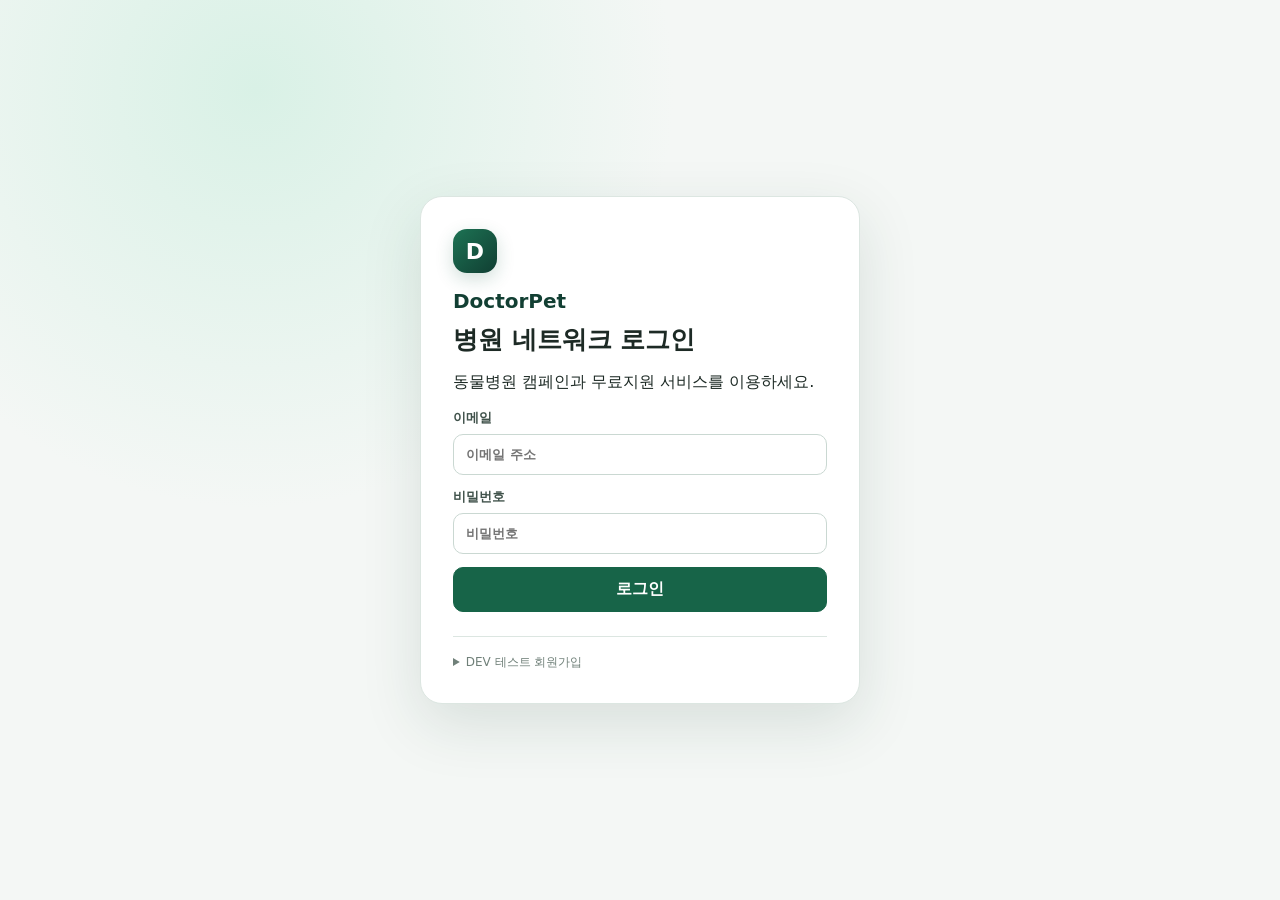
==== index.html @ bc5906c0 "feat(ux7-4): guardian service hub and scoped pet/campaign UX Reuse Runtime v22 and Canonical. Add Gu" ====
<!doctype html>
<html lang="ko">
<head>
  <meta charset="utf-8">
  <meta name="viewport" content="width=device-width,initial-scale=1">
  <meta name="robots" content="noindex,nofollow">
  <title>DoctorPet V1 DEV</title>
  <link rel="stylesheet" href="./style.css?v=95caa06b6211">
</head>
<body>
  <div id="app"></div>
  <script type="module" src="./app.js?v=6a43ea27de8f"></script>
</body>
</html>
---- style.css ----
:root{font-family:Inter,Pretendard,"Noto Sans KR",system-ui,sans-serif;color:#1d2a25;background:#f4f7f5;--green:#176448;--deep:#123f33;--mint:#e4f5ed;--line:#dce6e1;--muted:#708079;--red:#a83a3a;--shadow:0 8px 30px rgba(21,61,47,.07)}*{box-sizing:border-box}html,body{margin:0;min-width:320px;overflow-x:hidden}body{background:#f4f7f5}button,input,select,textarea{font:inherit}button{cursor:pointer}.shell{min-height:100vh}.top{height:68px;background:#fff;border-bottom:1px solid var(--line);padding:0 28px;display:flex;align-items:center;justify-content:space-between;position:sticky;top:0;z-index:20}.top-brand,.profile-chip,.campaign-top,.section-head,.filter-row,.card-actions,.chip-row{display:flex;align-items:center}.top-brand{gap:10px}.brand{font-size:20px;font-weight:850;color:var(--deep)}.logo-mark{width:44px;height:44px;border-radius:14px;background:linear-gradient(135deg,#1d7354,#103e32);color:#fff;display:grid;place-items:center;font-weight:900;font-size:22px;box-shadow:0 6px 18px #185f4733}.logo-mark.small{width:34px;height:34px;border-radius:10px;font-size:17px}.dev-tag{font-size:10px;font-weight:800;letter-spacing:.08em;color:#267457;background:#e8f7ef;border-radius:99px;padding:5px 8px}.profile-chip{gap:9px;color:#40524b;font-size:13px}.layout{display:grid;grid-template-columns:228px minmax(0,1fr);max-width:1500px;margin:auto}.nav{min-height:calc(100vh - 68px);background:#fff;border-right:1px solid var(--line);padding:24px 14px;position:sticky;top:68px;height:calc(100vh - 68px)}.nav button{width:100%;display:flex;align-items:center;gap:12px;border:0;background:transparent;color:#43564f;padding:13px 14px;border-radius:11px;margin:3px 0;text-align:left;font-weight:650}.nav button span{width:24px;text-align:center;font-size:17px;color:#668078}.nav button:hover,.nav button.active{background:var(--mint);color:var(--green)}.nav button.active span{color:var(--green)}.main{padding:32px;max-width:1240px;width:100%;margin:0 auto}.page-head{display:flex;justify-content:space-between;align-items:flex-start;margin-bottom:22px;gap:16px}.page-head h1{font-size:28px;margin:0 0 7px;color:#172720;letter-spacing:-.03em}.page-head p{margin:0;color:var(--muted)}.hospital-hero{background:linear-gradient(130deg,#123f33,#23765a);color:#fff;border-radius:20px;padding:28px 30px;display:flex;align-items:flex-end;justify-content:space-between;gap:20px;box-shadow:0 12px 36px rgba(17,66,51,.18)}.hospital-hero h2{font-size:25px;margin:5px 0 8px}.hospital-hero p{margin:0;color:#dcefe7}.eyebrow{font-size:11px;font-weight:850;letter-spacing:.08em;text-transform:uppercase;color:#52816f}.hospital-hero .eyebrow{color:#a9d9c8}.light-button{border:1px solid #ffffff66;background:#ffffff18;color:#fff;border-radius:10px;padding:11px 15px;font-weight:700}.metrics{display:grid;grid-template-columns:repeat(4,minmax(0,1fr));gap:14px;margin:18px 0}.metric-card{border:1px solid var(--line);background:#fff;border-radius:15px;padding:18px;text-align:left;box-shadow:var(--shadow);min-width:0}.metric-card span{display:block;color:#5e716a;font-size:13px}.metric-card strong{display:block;color:var(--green);font-size:27px;margin:8px 0 3px}.metric-card small{display:block;color:#84928d;white-space:nowrap;overflow:hidden;text-overflow:ellipsis}.section{margin-top:28px}.section-head{justify-content:space-between;gap:12px;margin-bottom:16px}.section-head h2{margin:0;font-size:19px}.section-head>span:not(.badge){font-size:13px;color:var(--muted)}.quick-grid{display:grid;grid-template-columns:repeat(3,1fr);gap:14px}.quick-grid button{border:1px solid var(--line);background:#fff;border-radius:14px;padding:20px;text-align:left;box-shadow:var(--shadow)}.quick-grid b{display:block;font-size:16px;margin-bottom:6px}.quick-grid span{color:var(--muted);font-size:13px}.panel{background:#fff;border:1px solid var(--line);border-radius:16px;padding:22px;box-shadow:var(--shadow);min-width:0}.content-grid{display:grid;grid-template-columns:1fr 1fr;gap:16px}.info-card h3,.campaign-card h3{font-size:19px;margin:7px 0 16px}.info-card dl,.detail-panel dl,.account-panel dl{margin:0;display:grid;grid-template-columns:1fr 1fr;gap:0}.info-card dl div,.detail-panel dl div,.account-panel dl div{border-top:1px solid #edf1ef;padding:13px 4px}.info-card dt,.detail-panel dt,.account-panel dt{font-size:12px;color:var(--muted);margin-bottom:5px}.info-card dd,.detail-panel dd,.account-panel dd{margin:0;font-weight:650}.stack{display:grid;gap:10px}.list-card,.matching-card{width:100%;border:1px solid var(--line);background:#fff;border-radius:12px;padding:14px;display:flex;align-items:center;gap:12px;text-align:left}.list-card:hover,.matching-card:hover{border-color:#7fbba5;background:#fbfefc}.list-card>span:nth-child(2),.support-card>span:first-child,.match-copy{display:flex;flex-direction:column;min-width:0;flex:1}.list-card b,.matching-card b{white-space:nowrap;overflow:hidden;text-overflow:ellipsis}.list-card small,.matching-card small{color:var(--muted);margin-top:5px}.list-card i,.matching-card>strong{font-size:22px;color:#7a8e86;font-style:normal}.list-icon{width:38px;height:38px;border-radius:10px;background:var(--mint);color:var(--green);display:grid;place-items:center;font-weight:850;flex:none}.permissions{margin-top:16px}.chip-row{gap:7px;flex-wrap:wrap}.role-chip,.permission-chip{border-radius:99px;padding:7px 10px;font-size:11px;font-weight:750}.role-chip{background:#1b654b;color:#fff}.permission-chip{background:#edf3f0;color:#496057}.badge{display:inline-flex;align-items:center;width:max-content;padding:5px 8px;border-radius:99px;background:#edf2f0;color:#4d625a;font-size:11px;font-weight:800;white-space:nowrap}.badge-active,.badge-open,.badge-verified,.badge-connected,.badge-completed,.badge-started{background:#e1f5eb;color:#176448}.badge-submitted,.badge-approved{background:#e9f0ff;color:#365b9f}.campaign-grid{display:grid;grid-template-columns:repeat(2,minmax(0,1fr));gap:16px}.campaign-card{background:#fff;border:1px solid var(--line);border-radius:16px;padding:21px;box-shadow:var(--shadow);display:flex;flex-direction:column;min-height:240px}.campaign-top{justify-content:space-between;gap:12px}.campaign-card p{color:#5e7069;line-height:1.65;flex:1}.date-row{display:flex;justify-content:space-between;gap:10px;color:#7d8b86;font-size:12px;border-top:1px solid #edf1ef;padding-top:13px}.card-actions{justify-content:flex-end;gap:10px;margin-top:15px}.application-state{margin-right:auto;color:#176448;font-size:12px;font-weight:800}.filter-row{gap:8px;margin-bottom:16px}.filter{border:1px solid var(--line);background:#fff;border-radius:99px;padding:8px 12px;color:#60716b}.filter.active{background:var(--green);border-color:var(--green);color:#fff}.spacer{flex:1}.primary,.secondary,.danger-button{border-radius:10px;padding:11px 15px;font-weight:750}.primary{border:1px solid var(--green);background:var(--green);color:#fff}.secondary{border:1px solid #9bb9ad;background:#fff;color:var(--green)}.danger-button{border:1px solid #e8c4c4;background:#fff7f7;color:var(--red)}.full-button{width:100%}.detail-panel{max-width:850px}.detail-panel h2{font-size:25px;margin:10px 0}.lead{color:#53675f;line-height:1.8;white-space:pre-wrap}.detail-action{margin-top:20px}.mono{font-family:ui-monospace,monospace;font-size:12px;overflow-wrap:anywhere}.support-layout{grid-template-columns:minmax(0,.85fr) minmax(0,1.15fr)}.form-panel label,.auth-card label{display:block;font-size:13px;font-weight:700;color:#40524b;margin:13px 0}.form-panel input,.form-panel select,.form-panel textarea,.auth-card input,.auth-card select{display:block;width:100%;border:1px solid #cad8d2;border-radius:10px;background:#fff;padding:12px;margin-top:7px;outline:none}.form-panel input:focus,.form-panel select:focus,.form-panel textarea:focus,.auth-card input:focus{border-color:#4d987c;box-shadow:0 0 0 3px #3e98751a}.selected-hospital{display:grid;grid-template-columns:1fr auto;gap:4px 10px;background:#f1f8f4;border-radius:12px;padding:14px;margin-bottom:14px}.selected-hospital span{grid-column:1/-1;color:var(--muted);font-size:11px}.matching-card{display:grid;grid-template-columns:160px minmax(0,1fr) auto 20px}.match-flow{display:flex;align-items:center}.match-flow i{font-size:10px;font-style:normal;background:#dff3e9;color:#176448;border-radius:99px;padding:5px}.match-flow em{width:16px;height:1px;background:#a8bcb4}.match-steps{display:grid;grid-template-columns:repeat(3,1fr);margin:25px 0}.match-steps>div{display:flex;align-items:center;gap:10px;opacity:.45;position:relative}.match-steps>div.done{opacity:1}.match-steps b{width:32px;height:32px;border-radius:99px;background:#dfe9e5;display:grid;place-items:center}.match-steps .done b{background:var(--green);color:#fff}.match-steps span{display:flex;flex-direction:column;font-weight:750}.match-steps small{font-weight:400;color:var(--muted);margin-top:3px}.account-panel{max-width:620px;text-align:center;margin:auto}.avatar{width:72px;height:72px;border-radius:22px;background:var(--mint);color:var(--green);display:grid;place-items:center;font-size:28px;font-weight:850;margin:0 auto 12px}.account-panel>h2{margin:0}.account-panel>p{color:var(--muted)}.account-panel dl{text-align:left;margin:24px 0}.empty{text-align:center;padding:40px 18px;color:#52645d}.empty-icon{width:42px;height:42px;border-radius:99px;background:#edf4f1;color:#739087;display:grid;place-items:center;margin:0 auto 12px}.empty p{color:var(--muted);font-size:13px;margin:7px 0}.notice,.state-panel{border-radius:12px;padding:14px;background:#f1f5f3;color:#40544c}.notice.success{background:#e7f6ee;color:#176448}.notice.error,.state-panel.error{background:#fff0f0;color:#9a3030}.state-panel.deny{background:#fff7e6;color:#795b19}.state-panel strong{display:block;font-size:17px}.state-panel p{margin:7px 0 14px}.loading{min-height:50vh;display:grid;place-items:center;align-content:center;color:var(--muted)}.loading span{width:34px;height:34px;border:3px solid #d6e5df;border-top-color:var(--green);border-radius:99px;animation:spin .8s linear infinite}.loading p{margin:12px}@keyframes spin{to{transform:rotate(360deg)}}.auth-wrap{min-height:100vh;display:grid;place-items:center;padding:24px;background:radial-gradient(circle at 20% 10%,#d9f1e6,transparent 32%),#f4f7f5}.auth-card{width:min(440px,100%);background:#fff;border:1px solid var(--line);border-radius:22px;padding:32px;box-shadow:0 20px 60px #143e3020}.auth-brand{display:inline-block;margin:16px 0 4px}.auth-card h1{font-size:25px;margin:6px 0}.dev-signup{margin-top:24px;border-top:1px solid var(--line);padding-top:17px;color:var(--muted);font-size:12px}.table-wrap{width:100%;overflow:auto;margin-bottom:20px}table{width:100%;border-collapse:collapse;font-size:13px}th,td{text-align:left;padding:10px;border-bottom:1px solid #edf1ef;white-space:nowrap}.activation{text-align:center;max-width:600px;margin:10vh auto}
@media(max-width:900px){.main{padding:24px}.metrics{grid-template-columns:repeat(2,1fr)}.content-grid,.support-layout{grid-template-columns:1fr}.campaign-grid{grid-template-columns:1fr}.matching-card{grid-template-columns:130px minmax(0,1fr) auto 18px}}
@media(max-width:700px){body{padding-bottom:76px}.top{height:58px;padding:0 14px}.profile-chip>span:first-child,.dev-tag{display:none}.layout{display:block}.nav{position:fixed;left:0;right:0;bottom:0;top:auto;height:70px;min-height:0;border:0;border-top:1px solid var(--line);padding:5px 4px;background:#fff;z-index:30;display:grid;grid-template-columns:repeat(6,1fr)}.nav button{margin:0;padding:6px 2px;border-radius:9px;display:flex;flex-direction:column;gap:2px;justify-content:center;text-align:center;font-size:10px;white-space:nowrap}.nav button span{font-size:16px;width:auto}.main{padding:18px 14px}.page-head{margin-bottom:16px;align-items:center}.page-head h1{font-size:22px}.page-head p{font-size:13px}.hospital-hero{padding:21px;display:block}.hospital-hero h2{font-size:21px}.hospital-hero .light-button{margin-top:18px;width:100%}.metrics{gap:9px;margin:12px 0}.metric-card{padding:14px}.metric-card strong{font-size:22px}.quick-grid{grid-template-columns:1fr;gap:9px}.quick-grid button{padding:16px}.panel{padding:17px}.campaign-card{padding:17px;min-height:0}.filter-row{overflow:hidden}.filter-row .muted{display:none}.info-card dl,.detail-panel dl,.account-panel dl{grid-template-columns:1fr}.date-row{flex-direction:column;gap:4px}.matching-card{grid-template-columns:minmax(0,1fr) auto 16px}.match-flow{display:none}.match-steps{grid-template-columns:1fr;gap:13px}.profile-chip{gap:4px}.auth-wrap{padding:12px}.auth-card{padding:23px}.page-head>.secondary{padding:8px 10px;font-size:12px}}
@media(max-width:390px){.metrics{grid-template-columns:1fr 1fr}.metric-card small{font-size:10px}.nav button{font-size:9px}.page-head p{max-width:260px}.campaign-top{align-items:flex-start}}
.metrics.five{grid-template-columns:repeat(5,minmax(0,1fr))}.quick-grid.compact{margin-top:20px}.alert-list{display:grid;gap:8px}.alert-list div{display:flex;gap:10px;align-items:center;background:#fff;border:1px solid var(--line);border-radius:12px;padding:14px;color:#40544c}.alert-list span{color:var(--green);font-size:9px}.slot-row{margin-top:18px;border-top:1px solid #edf1ef;padding-top:16px;display:flex;align-items:center;justify-content:space-between;gap:16px}.slot-row p{margin:5px 0 0;color:var(--muted);font-size:13px}.slot-badge,.slot-card>b{border-radius:99px;background:#edf2f0;color:#52675f;padding:6px 9px;font-size:11px;white-space:nowrap}.space-grid{display:grid;grid-template-columns:repeat(2,minmax(0,1fr));gap:16px;margin-bottom:16px}.slot-card{background:#fff;border:1px dashed #a9bdb5;border-radius:16px;padding:22px}.slot-card>span{font-size:11px;font-weight:800;color:#52816f}.slot-card h2{font-size:19px;margin:8px 0}.slot-card p{color:var(--muted);line-height:1.6;min-height:42px}.more-list{display:grid;gap:10px}.more-list button{width:100%;border:1px solid var(--line);background:#fff;border-radius:13px;padding:17px;display:grid;grid-template-columns:28px 1fr 20px;align-items:center;text-align:left}.more-list i{font-style:normal;color:#789087}@media(min-width:701px){.nav [data-page="more"]{display:none}}@media(max-width:900px){.metrics.five{grid-template-columns:repeat(2,1fr)}}@media(max-width:700px){.nav{grid-template-columns:repeat(5,1fr)}.nav [data-page="hospital"],.nav [data-page="matching"],.nav [data-page="account"]{display:none}.space-grid{grid-template-columns:1fr}}@media(max-width:390px){.metrics.five{grid-template-columns:1fr 1fr}}
.space-summary{display:flex;align-items:center;justify-content:space-between;gap:20px;background:linear-gradient(130deg,#123f33,#23765a);color:#fff;border-radius:20px;padding:25px 28px;box-shadow:0 12px 36px rgba(17,66,51,.18)}.space-summary h2{font-size:23px;margin:6px 0}.space-summary p{margin:0;color:#dcefe7}.space-summary>div:last-child{min-width:88px;text-align:center;border-left:1px solid #ffffff33;padding-left:24px}.space-summary strong{display:block;font-size:30px}.space-summary span{font-size:12px}.space-section{margin-top:27px}.space-section .section-head{align-items:flex-end}.space-section .section-head p{margin:5px 0 0;color:var(--muted);font-size:13px}.space-list{display:grid;grid-template-columns:repeat(3,minmax(0,1fr));gap:12px}.space-card{width:100%;min-width:0;border:1px solid var(--line);background:#fff;border-radius:15px;padding:17px;display:grid;grid-template-columns:42px minmax(0,1fr) auto 12px;gap:12px;align-items:center;text-align:left;box-shadow:var(--shadow)}.space-card.slot{border-style:dashed}.space-card:hover{border-color:#7fbba5;background:#fbfefc}.space-icon{width:42px;height:42px;border-radius:12px;background:var(--mint);color:var(--green);display:grid;place-items:center;font-weight:850}.space-copy{display:flex;flex-direction:column;min-width:0}.space-copy small{font-size:11px;color:#668078}.space-copy b{margin:4px 0;font-size:15px;white-space:nowrap;overflow:hidden;text-overflow:ellipsis}.space-copy em{font-style:normal;color:var(--muted);font-size:12px;line-height:1.4;display:-webkit-box;-webkit-line-clamp:2;-webkit-box-orient:vertical;overflow:hidden}.space-card>i{font-style:normal;font-size:20px;color:#7a8e86}.slot-badge,.now-badge{border-radius:99px;padding:6px 9px;font-size:11px;font-weight:750;white-space:nowrap}.slot-badge{background:#edf2f0;color:#52675f}.now-badge{background:#e1f5eb;color:#176448}.compact-list{grid-template-columns:repeat(2,minmax(0,1fr))}.slot-detail{max-width:820px}.slot-detail h2{font-size:26px;margin:18px 0 8px}.future-list{display:grid;grid-template-columns:repeat(2,minmax(0,1fr));gap:10px;margin:22px 0}.future-list>div{border:1px solid var(--line);background:#f9fbfa;border-radius:12px;padding:14px;display:grid;grid-template-columns:22px 1fr;gap:4px}.future-list>div>span{grid-row:1/3;color:#7f948c}.future-list small{color:var(--muted)}
@media(max-width:1000px){.space-list{grid-template-columns:repeat(2,minmax(0,1fr))}}
@media(max-width:700px){.space-summary{padding:21px;align-items:flex-start}.space-summary h2{font-size:20px}.space-summary>div:last-child{min-width:70px;padding-left:16px}.space-list,.compact-list{grid-template-columns:1fr}.space-card{grid-template-columns:38px minmax(0,1fr) auto 10px;padding:14px;gap:10px}.space-icon{width:38px;height:38px}.future-list{grid-template-columns:1fr}.space-section{margin-top:23px}}
.context-banner{display:flex;align-items:center;justify-content:space-between;gap:16px;background:#fff8e7;border:1px solid #ead39a;border-radius:14px;padding:16px 18px;margin-bottom:16px}.context-banner p{margin:5px 0 0;color:#735f2b;font-size:13px}.group-form{max-width:720px}.group-form .primary{min-width:150px}.referral-grid{display:grid;grid-template-columns:1fr 1fr;gap:14px;margin-bottom:14px}.referral-code>strong{display:block;font-size:28px;letter-spacing:.08em;color:var(--green);margin:14px 0 6px}.referral-code p,.invite-box p{color:var(--muted)}.copy-row{display:flex;gap:8px;margin-top:14px}.copy-row input{min-width:0;flex:1;border:1px solid var(--line);border-radius:10px;background:#f7faf8;padding:11px}.referral-metrics{display:grid;grid-template-columns:1fr 1fr;gap:10px;margin-top:16px}.referral-metrics>div{background:#f2f8f5;border-radius:12px;padding:17px;text-align:center}.referral-metrics strong{display:block;color:var(--green);font-size:27px}.referral-metrics span{font-size:12px;color:var(--muted)}.lineage-panel{margin-top:14px}.lineage-tree{display:grid;gap:7px}.lineage-tree>div{margin-left:calc((var(--level) - 1) * 22px);border-left:2px solid #cde0d8;background:#f8fbf9;border-radius:0 10px 10px 0;padding:11px;display:grid;grid-template-columns:20px 1fr auto;gap:7px}.lineage-tree>div>span{color:#6f8b80}.lineage-tree small{color:var(--muted)}.invite-box{border-top:1px solid var(--line);margin-top:22px;padding-top:20px}.member-list{border-top:1px solid var(--line);margin-top:22px;padding-top:18px}.member-list>div{display:grid;grid-template-columns:36px 1fr auto;align-items:center;gap:10px;padding:9px 0;border-bottom:1px solid #edf1ef}.small-avatar{width:34px;height:34px;border-radius:10px;margin:0;font-size:14px}
@media(max-width:700px){.context-banner{align-items:stretch;flex-direction:column}.context-banner .primary{width:100%}.referral-grid{grid-template-columns:1fr}.copy-row{align-items:stretch}.copy-row input{font-size:11px}.lineage-tree>div{margin-left:calc((var(--level) - 1) * 10px);grid-template-columns:18px 1fr}.lineage-tree small{grid-column:2}.group-form .primary{width:100%}}

/* UX-3 enterprise service surfaces */
.enterprise-hero{background:linear-gradient(135deg,#173f36,#2b745f);color:#fff;border-radius:20px;padding:28px 30px;display:flex;align-items:center;justify-content:space-between;gap:20px}.enterprise-hero.compact{background:linear-gradient(135deg,#244a65,#34788a)}.enterprise-hero h2{margin:6px 0;font-size:28px}.enterprise-hero p{margin:0;color:#d8ece5}.enterprise-hero .eyebrow{color:#aee1d0}.enterprise-hero .status{background:#fff;color:#315b4e}.context-switch{border:1px solid #b8cbc4;background:#fff;color:#315f50;border-radius:999px;padding:7px 11px;font-size:12px;font-weight:700}.service-grid{display:grid;grid-template-columns:repeat(3,minmax(0,1fr));gap:12px}.service-card{border:1px solid var(--line);border-radius:15px;background:#fff;padding:18px;display:flex;flex-direction:column;align-items:flex-start;text-align:left;min-height:144px}.service-card strong{font-size:16px;color:var(--ink)}.service-card p{color:var(--muted);line-height:1.55;margin:8px 0 12px}.service-card span{margin-top:auto;color:var(--green);font-weight:800}.friendly-dl{display:grid;gap:0}.friendly-dl>div{display:grid;grid-template-columns:120px 1fr;gap:16px;padding:13px 0;border-bottom:1px solid #eef2f0}.friendly-dl dt{color:var(--muted)}.friendly-dl dd{margin:0;font-weight:700}.enterprise-members>div{display:grid;grid-template-columns:36px 1fr auto;align-items:center;gap:10px;padding:10px 0}.small-avatar{width:34px;height:34px;font-size:13px}.campaign-stats{display:flex;gap:8px;flex-wrap:wrap;margin-top:14px}.campaign-stats span{background:#f1f6f4;border-radius:999px;padding:6px 9px;font-size:12px;color:#48645a}.campaign-proposal{background:#f6f1e8;border:1px solid #eadcc5;border-radius:15px;padding:18px;margin-top:16px}.campaign-hospitals{display:grid;gap:10px}.campaign-hospitals>div{border:1px solid var(--line);border-radius:12px;padding:14px;display:flex;justify-content:space-between;gap:12px}.enterprise-match-list{display:grid;gap:11px}.enterprise-match-list button{border:1px solid var(--line);background:#fff;border-radius:14px;padding:17px;display:grid;grid-template-columns:minmax(0,1fr) auto 16px;align-items:center;text-align:left;gap:12px}.partnership-status,.status-row{display:flex;gap:8px;flex-wrap:wrap;margin-top:12px}.partnership-status span,.status-row span{background:#edf5f2;color:#315f50;border-radius:999px;padding:7px 10px;font-size:12px}.enterprise-missing{max-width:680px;margin:80px auto;text-align:center}.enterprise-missing p{color:var(--muted)}
@media(max-width:900px){.service-grid{grid-template-columns:repeat(2,minmax(0,1fr))}}
@media(max-width:700px){.enterprise-hero{padding:21px;display:block}.enterprise-hero h2{font-size:21px}.enterprise-hero .light-button{width:100%;margin-top:18px}.service-grid{grid-template-columns:1fr}.friendly-dl>div{grid-template-columns:1fr;gap:5px}.campaign-hospitals>div{display:grid}.enterprise-match-list button{grid-template-columns:minmax(0,1fr) auto}.enterprise-match-list button>span:last-child{display:none}.enterprise-shell .nav [data-page="enterprise"],.enterprise-shell .nav [data-page="matching"]{display:flex}.enterprise-shell .nav [data-page="partnership"],.enterprise-shell .nav [data-page="account"],.enterprise-shell .nav [data-page="more"]{display:none}}

/* UX-4 guardian and pet health surfaces */
.guardian-hero{background:linear-gradient(135deg,#704b76,#a26788);color:#fff;border-radius:20px;padding:28px 30px;display:flex;align-items:center;justify-content:space-between;gap:20px}.guardian-hero.compact{background:linear-gradient(135deg,#496677,#6f8794)}.guardian-hero h2{margin:6px 0;font-size:28px}.guardian-hero p{margin:0;color:#f2e9f1}.guardian-hero .eyebrow{color:#f5d9ed}.pet-switcher{display:flex;gap:8px;align-items:center;font-weight:700}.pet-switcher select{width:auto;min-width:140px}.pet-layout{align-items:start}.pet-list{display:grid;gap:10px}.pet-card{width:100%;display:grid;grid-template-columns:48px minmax(0,1fr) auto 14px;gap:12px;align-items:center;text-align:left;border:1px solid var(--line);background:#fff;border-radius:14px;padding:14px}.pet-card span:nth-child(2){display:grid;gap:3px}.pet-card small,.pet-card em{color:var(--muted);font-style:normal}.pet-avatar{width:46px;height:46px;display:grid;place-items:center;border-radius:50%;background:#f6eaf3;color:#704b76;font-weight:900}.health-timeline{display:grid;gap:0}.health-timeline article{display:grid;grid-template-columns:34px minmax(0,1fr) auto;gap:12px;padding:16px 0;border-bottom:1px solid var(--line)}.health-timeline article>span{width:30px;height:30px;display:grid;place-items:center;border-radius:50%;background:#704b76;color:#fff;font-weight:800}.health-timeline article>div{display:grid;gap:4px}.health-timeline small,.health-timeline p{color:var(--muted);margin:0}.ai-slot{margin-top:18px;background:#faf7fb}.guardian-shell .nav button.active{color:#704b76;background:#f6eaf3}
@media(max-width:700px){.guardian-hero{padding:21px;display:block}.guardian-hero h2{font-size:22px}.guardian-hero .light-button{width:100%;margin-top:16px}.pet-switcher{display:grid;width:100%}.pet-switcher select{width:100%}.pet-card{grid-template-columns:44px minmax(0,1fr) 14px}.pet-card .now-badge{display:none}.health-timeline article{grid-template-columns:30px minmax(0,1fr)}.health-timeline article>.badge{grid-column:2}.guardian-shell .nav [data-page="home"],.guardian-shell .nav [data-page="pets"],.guardian-shell .nav [data-page="health"],.guardian-shell .nav [data-page="campaign"],.guardian-shell .nav [data-page="space"]{display:flex}.guardian-shell .nav [data-page="services"],.guardian-shell .nav [data-page="account"],.guardian-shell .nav [data-page="more"]{display:none}}

/* UX-5 administrator approval and room provisioning */
.admin-shell .nav button.active{background:#eaf0ff;color:#304f94}.approval-list{display:grid;gap:14px}.approval-card{background:#fff;border:1px solid var(--line);border-radius:16px;padding:20px;box-shadow:var(--shadow)}.approval-person{display:grid;grid-template-columns:42px minmax(0,1fr) auto;gap:12px;align-items:center}.approval-person h3,.approval-person p{margin:0}.approval-person p{margin-top:4px;color:var(--muted);font-size:12px}.approval-facts{display:grid;grid-template-columns:repeat(4,minmax(0,1fr));gap:8px;margin:16px 0}.approval-facts span{background:#f6f8f7;border-radius:10px;padding:10px;color:var(--muted);font-size:12px}.approval-facts b{display:block;margin-top:4px;color:var(--ink)}.approval-controls{display:grid;grid-template-columns:minmax(140px,.7fr) minmax(180px,1fr) auto auto;gap:10px;align-items:end;border-top:1px solid var(--line);padding-top:15px}.approval-controls label{font-size:12px;color:var(--muted)}.approval-controls select{display:block;width:100%;margin-top:6px;border:1px solid #cad8d2;border-radius:9px;padding:10px;background:#fff}.approval-result{display:flex;align-items:center;gap:12px;border-top:1px solid var(--line);padding-top:14px}.approval-result span{color:var(--green);font-weight:800}.approval-result .danger-button{margin-left:auto}.admin-issue-list{display:grid;gap:8px}.admin-issue-list>div{display:flex;justify-content:space-between;gap:12px;background:#fff7e6;color:#725817;border-radius:10px;padding:12px}.badge-pre_member,.badge-invited,.badge-verification_pending{background:#fff2d8;color:#76591b}.badge-suspended,.badge-withdrawn,.badge-ended{background:#fff0f0;color:#933434}
@media(max-width:900px){.approval-facts{grid-template-columns:repeat(2,minmax(0,1fr))}.approval-controls{grid-template-columns:1fr 1fr}}
@media(max-width:700px){.admin-shell .nav{grid-template-columns:repeat(5,1fr)}.admin-shell .nav button{display:flex}.approval-card{padding:16px}.approval-facts{grid-template-columns:1fr 1fr}.approval-controls{grid-template-columns:1fr}.approval-controls button{width:100%}.approval-result{align-items:flex-start;flex-direction:column}.approval-result .danger-button{margin:0;width:100%}.admin-issue-list>div{display:grid}}

/* UX-6 structural integration; final design deferred. */
.current-context{max-width:230px;overflow:hidden;text-overflow:ellipsis;white-space:nowrap}.context-switch{max-width:260px}.group-lifecycle{display:flex;gap:10px;flex-wrap:wrap;margin-top:20px}.group-lifecycle select{display:block;width:100%;max-width:280px}.space-copy{min-width:0;overflow-wrap:anywhere}
@media(max-width:700px){.top{height:auto;min-height:58px;align-items:flex-start;padding:12px}.profile-chip{min-width:0;max-width:62%;flex-wrap:wrap;justify-content:flex-end}.profile-chip .current-context{display:none}.context-switch{max-width:100%;min-width:0}.shell .nav{grid-template-columns:repeat(5,minmax(0,1fr))}.shell .nav button{display:none}.shell:not(.admin-shell):not(.enterprise-shell):not(.guardian-shell) .nav [data-page="home"],.shell:not(.admin-shell):not(.enterprise-shell):not(.guardian-shell) .nav [data-page="campaign"],.shell:not(.admin-shell):not(.enterprise-shell):not(.guardian-shell) .nav [data-page="support"],.shell:not(.admin-shell):not(.enterprise-shell):not(.guardian-shell) .nav [data-page="space"],.shell:not(.admin-shell):not(.enterprise-shell):not(.guardian-shell) .nav [data-page="more"]{display:flex}.admin-shell .nav [data-page="admin"],.admin-shell .nav [data-page="members"],.admin-shell .nav [data-page="organizations"],.admin-shell .nav [data-page="operations"],.admin-shell .nav [data-page="space"]{display:flex}.enterprise-shell .nav [data-page="home"],.enterprise-shell .nav [data-page="campaign"],.enterprise-shell .nav [data-page="matching"],.enterprise-shell .nav [data-page="space"],.enterprise-shell .nav [data-page="more"]{display:flex}.guardian-shell .nav [data-page="home"],.guardian-shell .nav [data-page="pets"],.guardian-shell .nav [data-page="health"],.guardian-shell .nav [data-page="campaign"],.guardian-shell .nav [data-page="space"]{display:flex}}

@media(max-width:700px){.enterprise-shell .nav [data-page="enterprise"],.enterprise-shell .nav [data-page="partnership"],.enterprise-shell .nav [data-page="account"],.admin-shell .nav [data-page="account"]{display:none}}

/* UX-7-1: Admin presentation only; other role styles retain the UX-6 baseline. */
.admin-shell{background:#f6f8fa;color:#22323e}.admin-shell .main{padding:32px;max-width:1250px}.admin-shell .top{border-color:#e2e8ec}.admin-shell .top .brand{color:#174d44}.admin-shell .nav{border-color:#e2e8ec;padding:22px 14px}.admin-shell .nav button{font-size:14px;margin:5px 0;color:#52616d}.admin-shell .nav button.active{background:#e9f4f0;color:#176448}.admin-shell .nav button.active span{color:#176448}.admin-shell .panel,.admin-shell .approval-card,.admin-shell .metric-card{border:1px solid #e2e8ec;box-shadow:0 2px 8px #21354704;border-radius:14px}.admin-shell h1{font-size:28px;line-height:1.4}.admin-shell h2{font-size:18px;line-height:1.5;margin:0 0 12px}.admin-shell h3{line-height:1.5}.admin-shell .page-head p{font-size:14px;line-height:1.7;max-width:650px}.admin-shell .panel{padding:24px}.admin-shell .primary,.admin-auth .primary{background:#176448;min-height:44px}.admin-shell button,.admin-shell input,.admin-shell select{min-height:42px}.admin-shell .primary:hover{background:#12523c}.admin-shell .text-button{border:0;background:none;color:#176448;font-size:13px;padding:0 6px;font-weight:700}.admin-summary{display:flex;justify-content:space-between;align-items:center;gap:24px;background:#fff;border:1px solid #e2e8ec;border-left:4px solid #176448;border-radius:14px;padding:24px;margin:24px 0}.admin-summary h2{font-size:21px;margin:7px 0}.admin-summary p{font-size:14px;line-height:1.7;margin:0;color:#677680;max-width:650px}.admin-summary-count{display:grid;gap:6px;flex-shrink:0;text-align:right}.admin-summary-count strong{font-size:38px;line-height:1.2;color:#176448}.admin-summary-count span{font-size:12px;color:#677680}.admin-shell .admin-metrics{grid-template-columns:repeat(3,minmax(0,1fr));gap:14px}.admin-shell .metric-card{padding:20px}.admin-shell .metric-card strong{font-size:28px;color:#253d35;font-variant-numeric:tabular-nums}.admin-shell .metric-card small{white-space:normal;line-height:1.5}.admin-data-note{font-size:12px!important;color:#74818a!important;line-height:1.8!important;margin:14px 0 22px}.admin-home-grid{align-items:start}.admin-campaign-stats{display:grid;grid-template-columns:repeat(3,minmax(0,1fr));gap:10px}.admin-campaign-stats .metric-card{padding:12px;background:#f8fafb;border:0;box-shadow:none}.admin-campaign-stats .metric-card strong{font-size:24px}.admin-campaign-stats .metric-card span{font-size:12px}.admin-campaign-stats .metric-card small{display:none}.admin-key-values{display:grid;gap:0;margin:14px 0 0}.admin-key-values>div{display:flex;justify-content:space-between;gap:16px;padding:12px 0;border-bottom:1px solid #edf0f2}.admin-key-values dt{color:#687681;font-size:14px}.admin-key-values dd{margin:0;font-weight:700}.admin-status-banner{padding:14px;border-radius:9px;display:flex;align-items:center;gap:10px;background:#eff7f3;color:#286345;font-size:14px}.admin-status-banner.attention{background:#fff5e5;color:#876226}.status-dot{width:7px;height:7px;border-radius:50%;background:currentColor}.admin-pending-list>div{display:flex;align-items:center;gap:12px;padding:15px 0;border-bottom:1px solid #edf0f2}.admin-pending-list>div>div:nth-child(2){min-width:0;flex:1}.admin-pending-list small{display:block;color:#74818a;font-size:12px;margin-top:5px;line-height:1.6}.admin-shell .small-avatar{background:#edf4f1;color:#176448;border-radius:12px;width:42px;height:42px;display:grid;place-items:center;flex-shrink:0}.admin-toolbar{display:grid;grid-template-columns:minmax(0,1fr) 180px 160px;gap:14px;background:#fff;border:1px solid #e2e8ec;border-radius:14px;padding:20px;margin-bottom:16px}.admin-toolbar label{font-size:12px;color:#63717d;display:grid;gap:8px;min-width:0}.admin-toolbar input,.admin-toolbar select{width:100%;min-width:0;border:1px solid #d4dde2;border-radius:8px;padding:10px 12px;background:white;color:#253542}.admin-toolbar input:focus,.admin-toolbar select:focus{outline:2px solid #17644833;border-color:#176448}.admin-toolbar:has(#adminOrganizationSearch){grid-template-columns:minmax(0,1fr) 180px}.admin-list-meta{display:flex;justify-content:space-between;gap:18px;padding:8px 2px 16px;font-size:13px}.admin-list-meta span{font-size:12px;color:#74818a;line-height:1.7}.admin-shell .approval-list{gap:12px}.admin-shell .approval-card{padding:22px}.admin-shell .approval-person h3{font-size:16px;margin:0}.admin-shell .approval-person p{overflow-wrap:anywhere;line-height:1.5}.admin-shell .approval-facts{margin:18px 0;grid-template-columns:1fr 1.5fr 1fr 1.3fr;gap:16px}.admin-shell .approval-facts>span{padding:0;background:none;font-size:12px;line-height:1.6}.admin-shell .approval-facts b{color:#344652;font-size:13px;font-weight:650;overflow-wrap:anywhere}.admin-shell .approval-controls{grid-template-columns:minmax(120px,.8fr) minmax(150px,1.2fr) auto auto;gap:12px;border-color:#edf0f2}.admin-shell .approval-controls button{font-size:13px;white-space:normal}.admin-shell .danger-button{color:#a34848;border-color:#eddddd;background:#fff;min-height:42px}.admin-shell .danger-button:hover{background:#fff4f4}.admin-shell .approval-result{font-size:13px;flex-wrap:wrap;border-color:#edf0f2}.admin-shell .approval-result>span:nth-child(2){color:#74818a}.admin-organization-card{display:flex;align-items:flex-start;gap:12px;padding:18px 0;border-bottom:1px solid #edf0f2}.admin-organization-card>div{flex:1;min-width:0}.admin-organization-card h3{font-size:15px;margin:0 0 5px;overflow-wrap:anywhere}.admin-organization-card p,.admin-organization-card small{font-size:12px;line-height:1.7;color:#74818a;margin:0}.admin-entity-symbol{padding:10px;border-radius:9px;background:#eef4f1;color:#176448;font-weight:750;flex-shrink:0}.admin-directory-row{display:flex;justify-content:space-between;align-items:center;gap:18px;border-bottom:1px solid #edf0f2;padding:17px 0}.admin-directory-row>div{min-width:0}.admin-directory-row b{font-size:14px;overflow-wrap:anywhere}.admin-directory-row small{display:block;font-size:12px;color:#74818a;line-height:1.7;margin-top:5px}.admin-operation-item{padding:18px 0;border-bottom:1px solid #edf0f2;overflow-wrap:anywhere}.admin-operation-item>div{display:flex;align-items:center;justify-content:space-between;gap:12px}.admin-operation-item>div>span,.admin-operation-item p{font-size:13px;line-height:1.8;color:#74818a}.admin-operation-item details{font-size:12px;color:#63717d;background:#f8fafb;border-radius:8px;padding:12px}.admin-operation-item summary{cursor:pointer;color:#4b6574}.admin-operation-item dl>div{display:grid;grid-template-columns:90px minmax(0,1fr);gap:12px;padding:6px 0}.admin-operation-item dd{margin:0;overflow-wrap:anywhere}.admin-shell .badge{flex-shrink:0}.admin-shell .empty{padding:32px 18px;background:#fafbfc;border-radius:12px}.admin-shell .empty p{line-height:1.8}.admin-auth .auth-card{border-radius:18px;box-shadow:0 8px 32px #203b2b08}.admin-login-eyebrow{display:block;color:#176448;font-size:12px;font-weight:700;margin-top:22px}.admin-auth h1{font-size:25px}.admin-login-help{font-size:12px;color:#74818a;line-height:1.8;margin:20px 0}.admin-service-link{font-size:13px;color:#176448;text-decoration:none}.admin-shell #adminActionMessage:empty{display:none}.admin-shell .notice{margin-bottom:18px;line-height:1.7}
@media(max-width:700px){.admin-shell .main{padding:22px 16px 105px}.admin-shell .page-head{flex-direction:column;gap:15px}.admin-shell .page-head h1{font-size:24px}.admin-shell .page-head>button{width:100%}.admin-shell .page-head p{font-size:13px}.admin-shell .panel{padding:18px}.admin-shell .admin-metrics{grid-template-columns:repeat(2,minmax(0,1fr));gap:10px}.admin-shell .metric-card{padding:15px}.admin-shell .metric-card strong{font-size:25px}.admin-summary{padding:18px;margin:18px 0;align-items:flex-start;gap:15px}.admin-summary h2{font-size:18px}.admin-summary p{font-size:12px}.admin-summary-count strong{font-size:30px}.admin-summary-count span{font-size:11px;max-width:78px;line-height:1.7}.admin-summary-count{padding-top:20px}.admin-toolbar,.admin-toolbar:has(#adminOrganizationSearch){grid-template-columns:1fr 1fr;padding:16px;gap:12px}.admin-search{grid-column:1/-1}.admin-list-meta{flex-direction:column;gap:5px}.admin-shell .approval-card{padding:17px}.admin-shell .approval-person{grid-template-columns:36px minmax(0,1fr) auto;gap:10px}.admin-shell .small-avatar{width:36px;height:36px}.admin-shell .approval-facts{grid-template-columns:1fr 1fr;gap:16px}.admin-shell .approval-controls{grid-template-columns:1fr 1fr;gap:12px}.admin-shell .approval-controls label{grid-column:1/-1}.admin-shell .approval-controls button{width:100%;padding:10px;min-height:46px}.admin-shell .approval-result{align-items:flex-start;gap:12px}.admin-shell .approval-result .danger-button{width:100%;margin:0}.admin-organization-card{flex-wrap:wrap}.admin-organization-card .badge{margin-left:46px}.admin-campaign-stats{gap:6px}.admin-campaign-stats .metric-card{padding:10px 6px}.admin-campaign-stats .metric-card strong{font-size:23px}.admin-shell .admin-operation-metrics{grid-template-columns:1fr}.admin-directory-row{gap:10px}.admin-directory-row .badge{font-size:10px}.admin-shell .nav{padding:7px 4px 10px;background:#fff;border-top:1px solid #e2e8ec;height:auto;min-height:64px}.admin-shell .nav button{font-size:10px;min-height:45px;margin:0;gap:3px;padding:5px 2px}.admin-shell .nav button span{font-size:16px}.admin-shell .profile-chip{font-size:11px;max-width:65%}.admin-shell .context-switch{font-size:11px}.admin-auth .auth-card{padding:28px 22px}.admin-operation-item>div{align-items:flex-start}.admin-pending-list .badge{font-size:10px}}

/* UX-7-1 final usability patch: existing admin design. */
.admin-entity-detail{border-bottom:1px solid #edf0f2;min-width:0}.admin-entity-detail>summary{cursor:pointer;list-style:none;position:relative;padding-right:24px}.admin-entity-detail>summary::-webkit-details-marker{display:none}.admin-entity-detail>summary:after{content:"＋";position:absolute;right:0;top:22px;color:#176448}.admin-entity-detail[open]>summary:after{content:"−"}.admin-entity-detail>summary:focus-visible{outline:2px solid #176448}.admin-entity-detail .admin-organization-card,.admin-entity-detail .admin-directory-row{border-bottom:0}.admin-entity-detail>.admin-key-values{padding:0 8px 12px}.admin-entity-detail dd{overflow-wrap:anywhere;text-align:right;min-width:0}.admin-result-links{display:flex;gap:12px;flex-wrap:wrap}.admin-approval-complete{margin-bottom:18px}.admin-approval-complete h2{color:#176448}.admin-toolbar:has(#adminOrganizationSearch){grid-template-columns:minmax(0,1fr) 140px 160px}
@media(max-width:700px){.admin-toolbar:has(#adminOrganizationSearch){grid-template-columns:1fr 1fr}.admin-result-links button{width:100%}.admin-entity-detail .admin-key-values>div{align-items:flex-start;gap:16px}.admin-entity-detail .admin-key-values dd{max-width:65%}}

.admin-approval-complete .admin-key-values dt{flex-shrink:0;min-width:90px}.admin-approval-complete .admin-key-values dd{overflow-wrap:anywhere}
/* UX-7-2: Hospital service presentation only. */
.hospital-shell{--green:#176448;--dark:#153c30}.hospital-shell .main{padding:32px 36px 80px}.hospital-shell .page-head h1{font-size:28px;line-height:1.4;overflow-wrap:anywhere}.hospital-shell .page-head p{line-height:1.8;color:#74818a}.hospital-shell .hospital-hero{background:#176448;border-radius:16px;padding:28px}.hospital-shell .hospital-hero>div{min-width:0}.hospital-shell .hospital-hero h2{overflow-wrap:anywhere;line-height:1.5}.hospital-shell .hospital-hero p{line-height:1.8}.hospital-shell .panel,.hospital-shell .campaign-card,.hospital-shell .service-card{border-color:#e2e8ec;box-shadow:none}.hospital-shell .section{margin-top:28px}.hospital-shell .section h2{font-size:19px}.hospital-shell .service-card h3,.hospital-shell .campaign-card h3,.hospital-shell .detail-panel h2{overflow-wrap:anywhere;line-height:1.6}.hospital-shell .service-card p{line-height:1.8;min-height:64px}.hospital-shell .service-card .secondary{margin-top:auto}.hospital-shell .quick-grid button{border-color:#e2e8ec;min-width:0}.hospital-shell .quick-grid b{overflow-wrap:anywhere;line-height:1.6}.hospital-shell .profile-chip{min-width:0;max-width:65%}.hospital-shell .profile-chip>span{overflow:hidden;text-overflow:ellipsis;white-space:nowrap;max-width:180px}.hospital-shell .context-switch{max-width:260px;min-width:0}.hospital-data-note{color:#74818a;font-size:12px;line-height:1.8;margin:12px 0 18px}.hospital-category-grid{display:grid;grid-template-columns:repeat(3,minmax(0,1fr));gap:14px;margin:22px 0}.hospital-category-grid>div{border:1px solid #e2e8ec;background:#f8faf9;border-radius:10px;padding:18px;min-width:0}.hospital-category-grid b{display:block;font-size:14px;overflow-wrap:anywhere}.hospital-category-grid small{display:block;color:#74818a;font-size:12px;margin-top:10px}.hospital-ready .notice{line-height:1.8}.hospital-process{display:grid;grid-template-columns:repeat(4,minmax(0,1fr));gap:10px;margin:16px 0 24px}.hospital-process span{background:#eff7f3;border:1px solid #deeee6;color:#176448;padding:15px 10px;text-align:center;border-radius:9px;font-size:13px;font-weight:700;overflow-wrap:anywhere}.hospital-share-actions{display:flex;gap:12px;flex-wrap:wrap}.hospital-share-actions a{text-decoration:none;display:inline-flex;align-items:center;justify-content:center}.hospital-shell .matching-card,.hospital-shell .list-card{min-width:0}.hospital-shell .match-copy,.hospital-shell .list-card>span{min-width:0}.hospital-shell .list-card b,.hospital-shell .list-card small,.hospital-shell .match-copy b,.hospital-shell .match-copy small{overflow-wrap:anywhere;white-space:normal}.hospital-shell .detail-panel dl>div{min-width:0}.hospital-shell .detail-panel dd{overflow-wrap:anywhere}.hospital-shell .filter-row{flex-wrap:wrap;overflow:visible}.hospital-shell .hospital-ready{margin-top:18px}.hospital-shell .selected-hospital{flex-wrap:wrap}.hospital-shell .selected-hospital b{overflow-wrap:anywhere;min-width:0}.hospital-shell .nav [data-page="more"]{display:flex}.hospital-shell .main button:focus-visible,.hospital-shell .main a:focus-visible{outline:2px solid #176448;outline-offset:3px}
@media(max-width:900px){.hospital-shell .main{padding:26px}.hospital-category-grid{grid-template-columns:repeat(2,minmax(0,1fr))}}
@media(max-width:700px){.hospital-shell .main{padding:22px 16px 110px}.hospital-shell .page-head{align-items:flex-start;flex-direction:column;gap:12px}.hospital-shell .page-head h1{font-size:23px}.hospital-shell .page-head p{max-width:none}.hospital-shell .page-head>.secondary{width:100%;min-height:44px}.hospital-shell .hospital-hero{padding:20px}.hospital-shell .hospital-hero h2{font-size:21px}.hospital-shell .metrics.five{grid-template-columns:repeat(2,minmax(0,1fr))}.hospital-shell .metric-card{min-width:0;padding:15px}.hospital-shell .metric-card small{white-space:normal;line-height:1.6}.hospital-shell .metric-card span{overflow-wrap:anywhere}.hospital-shell .profile-chip{max-width:58%;font-size:11px}.hospital-shell .profile-chip>span{max-width:120px}.hospital-shell .context-switch{width:100%;max-width:100%;font-size:11px}.hospital-shell .top-brand{flex-shrink:0}.hospital-shell .brand{font-size:20px}.hospital-shell .nav{padding:7px 4px 10px;height:auto;min-height:64px}.hospital-shell .nav button{min-height:45px;font-size:10px;margin:0;gap:3px;padding:5px 2px}.hospital-shell .nav [data-page="hospital"],.hospital-shell .nav [data-page="matching"],.hospital-shell .nav [data-page="account"]{display:none}.hospital-category-grid{grid-template-columns:1fr 1fr;gap:10px}.hospital-category-grid>div{padding:15px 12px}.hospital-process{grid-template-columns:1fr 1fr}.hospital-share-actions>*{width:100%;min-height:44px}.hospital-shell .service-card p{min-height:0}.hospital-shell .friendly-dl>div{grid-template-columns:1fr}.hospital-shell .copy-row{flex-wrap:wrap}.hospital-shell .copy-row input{width:100%;flex-basis:100%}.hospital-shell .copy-row button{width:100%;min-height:44px}.hospital-shell .list-card{flex-wrap:wrap}.hospital-shell .lineage-tree b{overflow-wrap:anywhere}.hospital-shell .more-list b{overflow-wrap:anywhere}}

/* UX-7-3: scoped veterinarian presentation. */
.vet-shell{--vet-green:#165f48}.vet-shell .main{padding-bottom:110px}.vet-shell .dev-tag{display:none}.vet-shell .top{height:auto;min-height:72px}.vet-shell .profile-chip{min-width:0;flex-wrap:wrap}.vet-shell .context-switch{min-width:0;max-width:260px;text-overflow:ellipsis}.vet-shell .current-context{overflow-wrap:anywhere;max-width:260px}.vet-shell h1,.vet-shell h2,.vet-shell h3,.vet-shell p,.vet-shell b,.vet-shell dd{overflow-wrap:anywhere}.vet-shell button,.vet-shell a{white-space:normal;min-width:0;overflow-wrap:anywhere}.vet-profile{border-top:4px solid var(--vet-green)}.vet-profile h2{margin:12px 0}.vet-profile-status{display:flex;gap:8px;align-items:center;flex-wrap:wrap;margin:10px 0}.vet-data-note{font-size:12px;line-height:1.7;color:#6e7e76;margin:12px 0}.vet-metrics{display:grid;grid-template-columns:repeat(3,minmax(0,1fr));gap:12px;margin-top:16px}.vet-metrics button{background:white;border:1px solid #e0ebe5;border-radius:16px;text-align:left;padding:18px;color:var(--vet-green)}.vet-metrics strong{display:block;font-size:28px}.vet-metrics span{font-size:13px}.vet-category-grid{display:grid;grid-template-columns:repeat(3,minmax(0,1fr));gap:12px;margin:20px 0}.vet-category-grid>div{padding:18px;border:1px solid #e0ebe5;border-radius:12px}.vet-category-grid small{display:block;color:#6e7e76;font-size:12px;margin-top:8px}.vet-category-actions{display:flex;flex-wrap:wrap;gap:8px;margin:16px 0}.vet-affiliations{display:grid;gap:16px}.vet-shell .service-card{min-width:0}.vet-shell .service-card .secondary{margin-top:auto}.vet-shell button:focus-visible{outline:3px solid #78ab92;outline-offset:3px}
@media(max-width:700px){.vet-shell .main{padding-bottom:110px}.vet-shell .top{padding:12px;gap:8px;align-items:flex-start}.vet-shell .profile-chip{justify-content:flex-end;max-width:65%;gap:6px}.vet-shell .profile-chip>span{font-size:11px}.vet-shell .context-switch{max-width:100%;width:180px}.vet-shell .current-context{display:none}.vet-shell .nav{grid-template-columns:repeat(5,minmax(0,1fr))}.vet-shell .nav button:nth-child(n+6){display:none}.vet-shell .nav [data-page="vetAffiliations"],.vet-shell .nav [data-page="account"]{display:none}.vet-category-grid{grid-template-columns:1fr}.vet-metrics{gap:8px}.vet-metrics button{padding:12px}.vet-metrics strong{font-size:24px}.vet-shell .referral-metrics{flex-wrap:wrap}.vet-shell .lineage-tree>div{margin-left:min(calc(var(--level)*12px),60px)}.vet-shell .quick-grid{grid-template-columns:1fr}.vet-shell .service-grid{grid-template-columns:1fr}}
.vet-shell .nav [data-page="more"]{display:flex}
@media(max-width:700px){.vet-shell .nav [data-page="vetNetwork"]{display:flex}}

/* UX-7-4 guardian-only additive presentation */
.guardian-shell .service-grid{margin-top:18px}.guardian-shell .service-card{min-width:0;overflow-wrap:anywhere}.guardian-shell .guardian-note{color:var(--muted);font-size:13px;line-height:1.7}.guardian-shell .guardian-categories{display:grid;grid-template-columns:repeat(2,minmax(0,1fr));gap:10px;margin:18px 0}.guardian-categories>div{padding:14px;border:1px solid var(--line);border-radius:12px}.guardian-shell h1,.guardian-shell h2,.guardian-shell h3,.guardian-shell dd,.guardian-shell .current-context{overflow-wrap:anywhere}.guardian-shell .service-card button{margin-top:auto}.guardian-shell .service-card{display:flex;flex-direction:column;align-items:flex-start;gap:8px}.guardian-shell .filter-row{flex-wrap:wrap}.guardian-shell .more-list{margin-top:18px}
@media(max-width:700px){.guardian-shell .service-grid{grid-template-columns:1fr}.guardian-shell .guardian-categories{grid-template-columns:1fr}.guardian-shell .filter-row{gap:8px}.guardian-shell .pet-card{overflow-wrap:anywhere}.guardian-shell .main{min-width:0}}

@media(max-width:700px){.guardian-shell .main{padding-bottom:110px}.guardian-shell main button{scroll-margin-top:150px;scroll-margin-bottom:100px}}

.guardian-shell .pet-switcher select{font:inherit;border:1px solid var(--line);border-radius:10px;padding:10px;background:#fff;max-width:100%}
@media(max-width:700px){.guardian-shell .page-head{display:flex;flex-direction:column;align-items:stretch;gap:16px}.guardian-shell .page-head h1{font-size:24px}.guardian-shell .pet-switcher{display:grid;gap:8px}.guardian-shell .pet-switcher select{min-width:0;width:100%}}
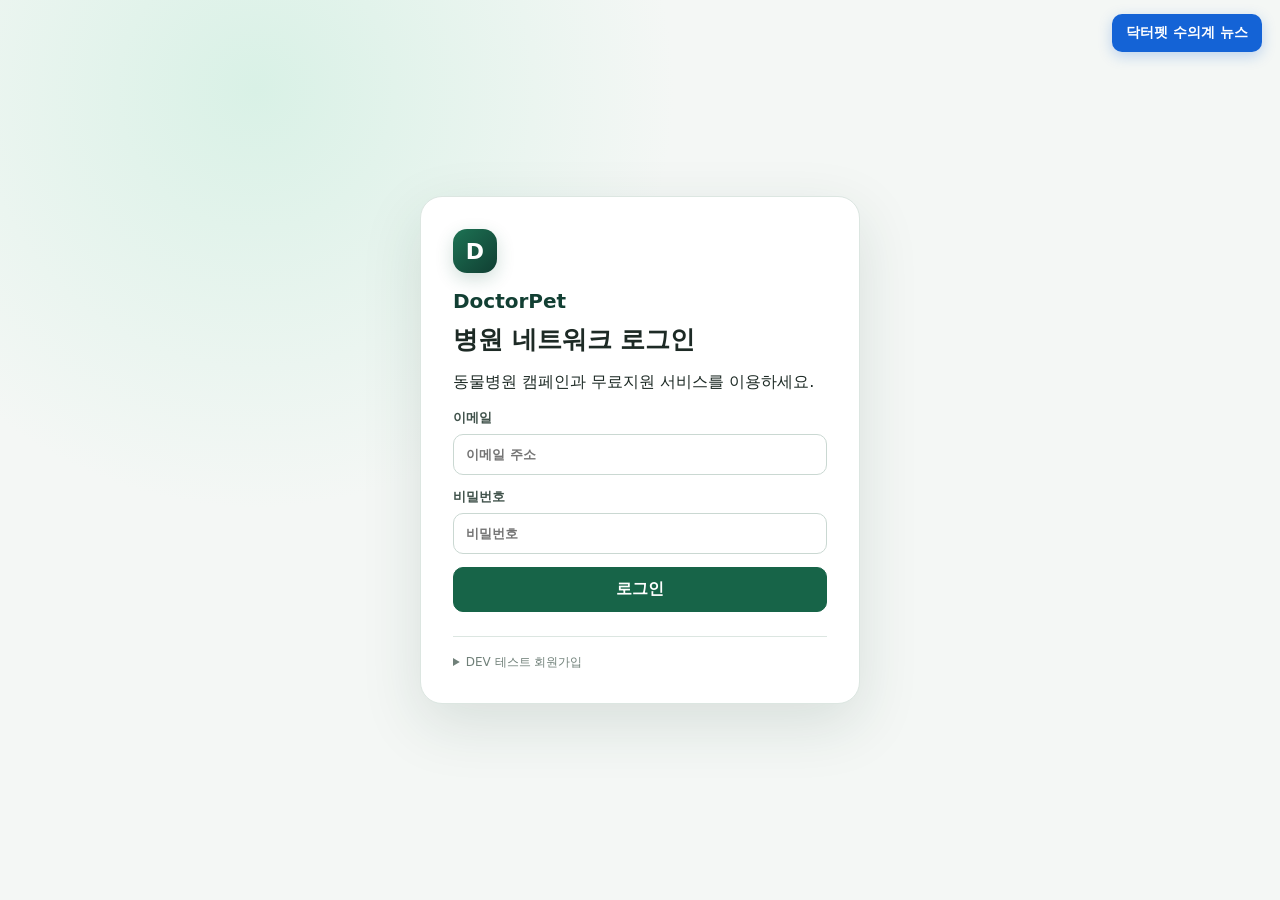
==== commit 291c5c65: "Add veterinary news launch entry to DEV homepage" ====
--- a/index.html
+++ b/index.html
@@ -1,14 +1 @@
-<!doctype html>
-<html lang="ko">
-<head>
-  <meta charset="utf-8">
-  <meta name="viewport" content="width=device-width,initial-scale=1">
-  <meta name="robots" content="noindex,nofollow">
-  <title>DoctorPet V1 DEV</title>
-  <link rel="stylesheet" href="./style.css?v=95caa06b6211">
-</head>
-<body>
-  <div id="app"></div>
-  <script type="module" src="./app.js?v=6a43ea27de8f"></script>
-</body>
-</html>
+<!doctype html><html lang="ko"><head><meta charset="utf-8"><meta name="viewport" content="width=device-width,initial-scale=1"><title>DoctorPet</title><link rel="stylesheet" href="./style.css?v=74076cf2ed22"><link rel="stylesheet" href="./admin-onboarding.css?v=ux84"></head><body><a href="./vet-news/" style="position:fixed;right:18px;top:14px;z-index:9999;background:#1463d6;color:#fff;text-decoration:none;font:700 14px system-ui,-apple-system,'Noto Sans KR',sans-serif;padding:10px 14px;border-radius:10px;box-shadow:0 4px 14px rgba(20,99,214,.25)">닥터펫 수의계 뉴스</a><div id="app"></div><script type="module" src="./app.js?v=edb513c7f2dd"></script><script type="module" src="./admin-onboarding.js?v=ux84-replay"></script></body></html>
--- a/style.css
+++ b/style.css
@@ -57,3 +57,16 @@
 
 .guardian-shell .pet-switcher select{font:inherit;border:1px solid var(--line);border-radius:10px;padding:10px;background:#fff;max-width:100%}
 @media(max-width:700px){.guardian-shell .page-head{display:flex;flex-direction:column;align-items:stretch;gap:16px}.guardian-shell .page-head h1{font-size:24px}.guardian-shell .pet-switcher{display:grid;gap:8px}.guardian-shell .pet-switcher select{min-width:0;width:100%}}
+.guardian-shell .guardian-priority-grid{display:grid;grid-template-columns:repeat(3,minmax(0,1fr));gap:14px;margin-top:18px}.guardian-shell .guardian-status-grid{display:grid;grid-template-columns:repeat(2,minmax(0,1fr));gap:16px;margin-top:18px}.guardian-shell .guardian-status-grid h2{font-size:17px}.guardian-shell .guardian-status-grid p{color:var(--muted);line-height:1.6}.guardian-shell .guardian-check-grid{display:grid;grid-template-columns:repeat(2,minmax(0,1fr));gap:14px}.guardian-shell .guardian-composer form{display:grid;gap:16px}.guardian-shell form label{display:grid;gap:8px}.guardian-shell form textarea{width:100%;min-width:0;resize:vertical;border:1px solid var(--line);border-radius:10px;padding:12px}.guardian-shell input[type=file]{max-width:100%;font-size:13px}.guardian-shell .guardian-prepared-notice p{margin:8px 0 0;line-height:1.7}.guardian-shell button:disabled{cursor:not-allowed;opacity:.58}.guardian-shell .guardian-categories small{display:block;margin-top:6px;color:var(--muted);font-size:12px}.guardian-shell .guardian-comparison{overflow-x:auto}.guardian-shell .guardian-comparison table{width:100%;border-collapse:collapse;font-size:14px}.guardian-shell .guardian-comparison td,.guardian-shell .guardian-comparison th{padding:12px 8px;text-align:left;border-bottom:1px solid var(--line);vertical-align:top;overflow-wrap:anywhere}.guardian-shell .panel.section>.secondary{margin:8px 8px 0 0}.guardian-shell .health-timeline article>div{min-width:0;overflow-wrap:anywhere}
+@media(max-width:1000px){.guardian-shell .guardian-priority-grid{grid-template-columns:repeat(2,minmax(0,1fr))}}
+@media(max-width:700px){.guardian-shell .guardian-priority-grid,.guardian-shell .guardian-status-grid,.guardian-shell .guardian-check-grid{grid-template-columns:1fr}.guardian-shell .guardian-comparison td,.guardian-shell .guardian-comparison th{font-size:12px;padding:10px 5px}.guardian-shell .guardian-status-grid h2{font-size:16px}.guardian-shell .guardian-prepared-notice{font-size:13px}}
+
+/* UX-7-5 Student-only additive layout. */
+.student-hero{background:linear-gradient(120deg,#e8f3ef,#edf0fa);margin-bottom:22px}.student-hero h2{font-size:25px}.student-hub{display:grid;grid-template-columns:repeat(2,minmax(0,1fr));gap:16px}.student-entry{display:block;text-align:left;cursor:pointer;color:inherit;font:inherit;width:100%;min-width:0}.student-entry h3{margin:14px 0 9px}.student-entry p{color:var(--muted);line-height:1.65}.student-entry b{color:var(--green)}.student-categories{display:grid;grid-template-columns:repeat(3,minmax(0,1fr));gap:12px;margin:18px 0}.student-categories>div{padding:14px;background:#f3f7f5;border-radius:12px;overflow-wrap:anywhere}.student-categories small{display:block;color:var(--muted);margin-top:7px}.student-profile{margin-bottom:22px}.student-shell .form-panel textarea{min-height:120px}.student-shell .panel p{line-height:1.65}.student-shell li{margin:12px 0;line-height:1.6}@media(max-width:700px){.student-hub{grid-template-columns:1fr}.student-categories{grid-template-columns:repeat(2,minmax(0,1fr))}.student-shell .nav button:nth-child(n+6){display:none}.student-shell .nav{grid-template-columns:repeat(5,minmax(0,1fr))}.student-hero h2{font-size:22px}.student-profile .friendly-dl>div{gap:10px}}
+
+/* Student-only mobile navigation overrides the preserved common whitelist. */
+@media(max-width:700px){.shell.student-shell:not(.admin-shell):not(.enterprise-shell):not(.guardian-shell) .nav button{display:none}.shell.student-shell:not(.admin-shell):not(.enterprise-shell):not(.guardian-shell) .nav button:nth-child(-n+5){display:flex}}
+
+/* UX-7-6 Enterprise console only. Frozen role styles preserved. */
+.enterprise-shell .enterprise-console-hub{display:grid;grid-template-columns:repeat(3,minmax(0,1fr));gap:14px}.enterprise-shell .enterprise-console-hub .service-card{text-align:left;min-width:0;width:100%}.enterprise-shell .enterprise-flow{padding-left:24px;line-height:1.9}.enterprise-shell .enterprise-flow-labels{padding:14px 0;color:var(--muted);overflow-wrap:anywhere}.enterprise-shell .enterprise-prepared .chip-row{flex-wrap:wrap;margin:18px 0}.enterprise-shell .status-row{flex-wrap:wrap;gap:10px}.enterprise-shell .nav{overflow-y:auto}.enterprise-shell .enterprise-prepared button{margin:8px 8px 8px 0}.enterprise-shell .enterprise-prepared textarea{width:100%;min-height:100px}.enterprise-shell .top .dev-tag{display:none}
+@media(max-width:700px){.shell.enterprise-shell .nav button{display:none}.shell.enterprise-shell .nav button:nth-child(-n+5){display:flex}.enterprise-shell .enterprise-console-hub{grid-template-columns:1fr}.enterprise-shell .top .profile-chip>span:not(.current-context){display:none}.enterprise-shell .enterprise-hero{gap:14px;flex-wrap:wrap}.enterprise-shell .enterprise-hero>div{min-width:0}.enterprise-shell .friendly-dl dd{overflow-wrap:anywhere}.enterprise-shell .nav{overflow-y:hidden}.enterprise-shell .status-row>*{min-width:0;overflow-wrap:anywhere}}
--- a/admin-onboarding.css
+++ b/admin-onboarding.css
@@ -0,0 +1 @@
+section[data-onboarding-panel]{overflow:hidden}section[data-onboarding-panel] .onboarding-row{padding:18px 0;border-top:1px solid #dce5eb;overflow-wrap:anywhere}section[data-onboarding-panel] label{display:block;margin:8px 0;font-size:14px;font-weight:600}section[data-onboarding-panel] input,section[data-onboarding-panel] select{width:100%;max-width:100%;font-size:16px;margin-top:6px;padding:10px;border:1px solid #b9cbd6;border-radius:8px}section[data-onboarding-panel] button{margin:6px 8px 6px 0}section[data-onboarding-panel] .network-counts{display:flex;gap:10px;flex-wrap:wrap}section[data-onboarding-panel] .network-counts span{background:#edf5f3;padding:6px 10px;border-radius:8px}section[data-onboarding-panel] .onboarding-tree{font-size:14px;overflow-wrap:anywhere}section[data-onboarding-panel] .onboarding-status{padding:10px;overflow-wrap:anywhere}
